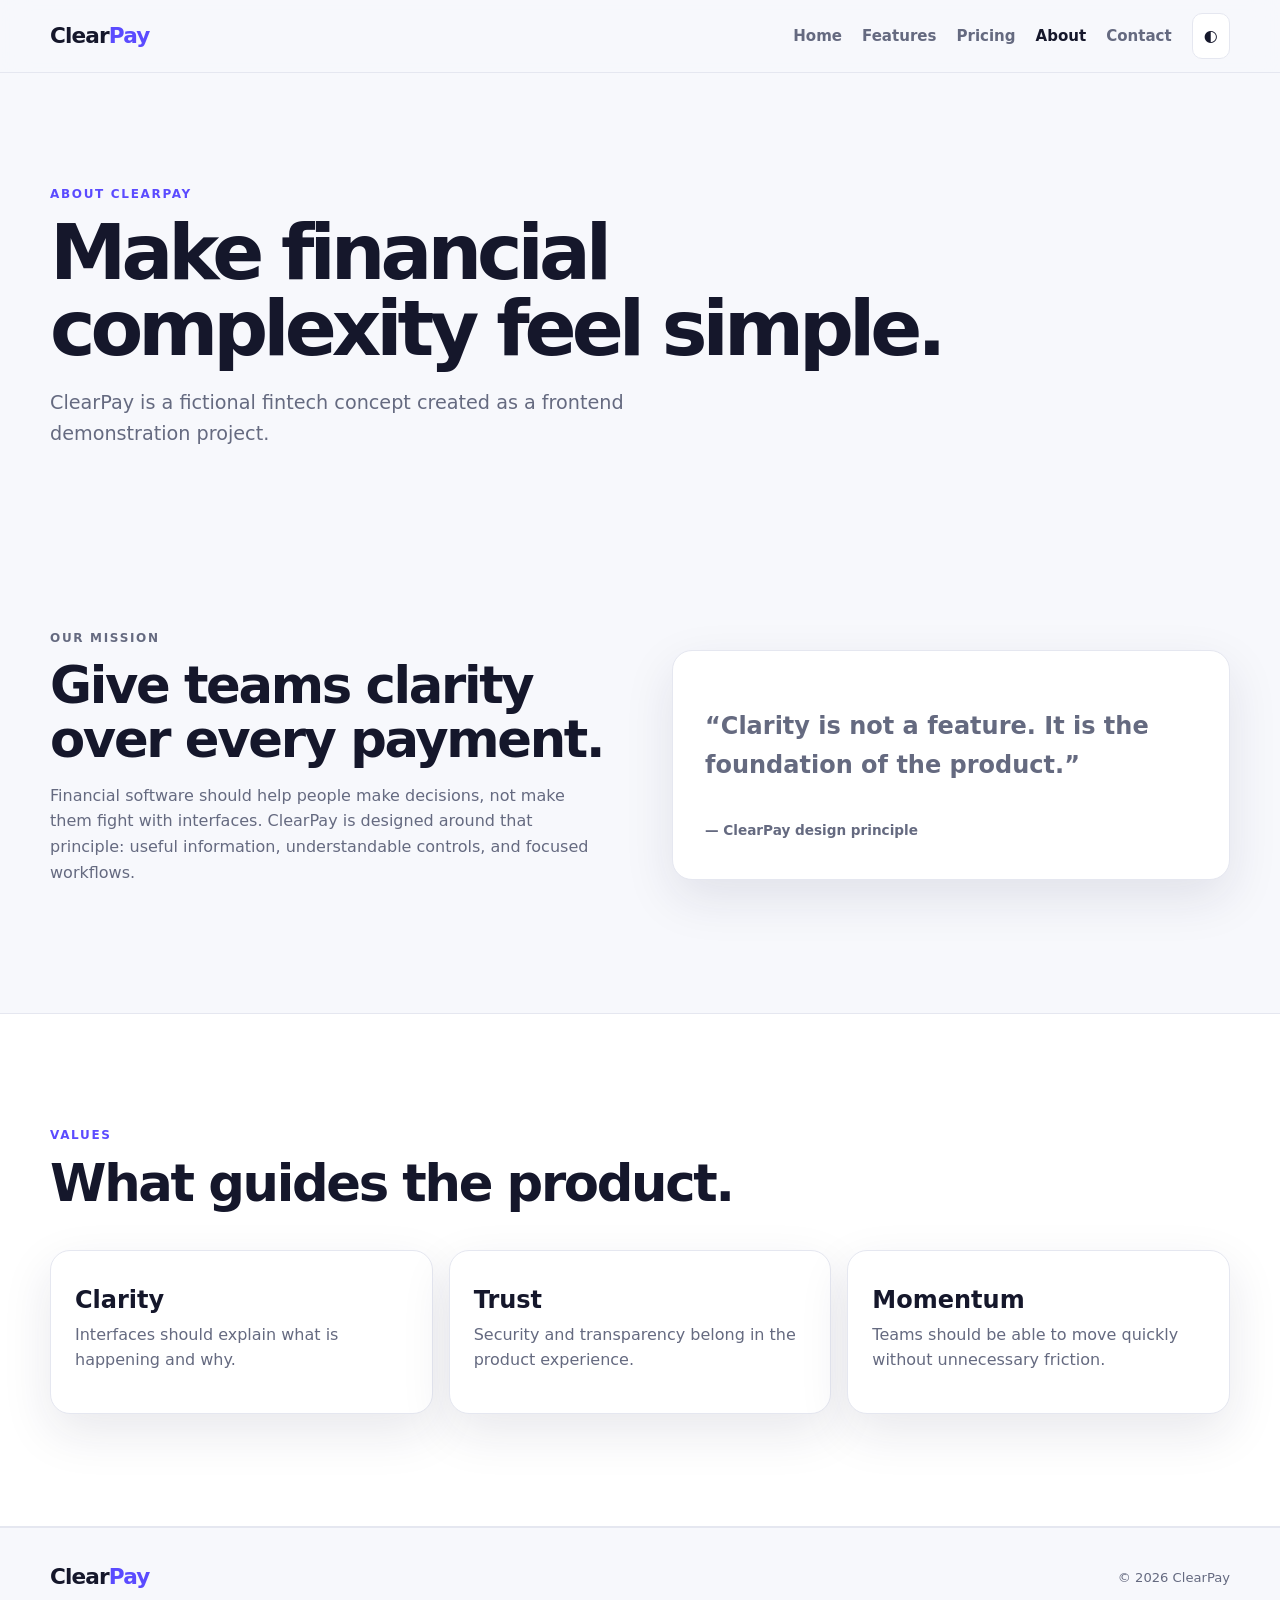
==== about.html @ 7f31b48f "Initial ClearPay responsive website" ====
<!doctype html>
<html lang="en">

<head>
    <meta charset="utf-8">
    <meta name="viewport" content="width=device-width, initial-scale=1">
    <meta name="description" content="About the fictional ClearPay fintech startup.">
    <title>About | ClearPay</title>
    <link rel="stylesheet" href="css/styles.css">
    <link rel="stylesheet" href="css/token.css">
    <script defer src="js/main.js"></script>
</head>

<body>
    <header class="site-header">
        <nav class="nav container" aria-label="Main navigation"><a class="logo"
                href="index.html">Clear<span>Pay</span></a><button class="nav-toggle" aria-expanded="false"
                aria-controls="nav-menu">Menu</button>
            <div id="nav-menu" class="nav-menu"><a href="index.html">Home</a><a href="features.html">Features</a><a
                    href="pricing.html">Pricing</a><a class="active" href="about.html">About</a><a
                    href="contact.html">Contact</a><button id="theme-toggle" class="theme-toggle" type="button"
                    aria-label="Toggle dark mode">◐</button></div>
        </nav>
    </header>
    <main>
        <section class="page-hero container reveal">
            <p class="eyebrow">ABOUT CLEARPAY</p>
            <h1>Make financial complexity feel simple.</h1>
            <p>ClearPay is a fictional fintech concept created as a frontend demonstration project.</p>
        </section>
        <section class="section container split reveal">
            <div>
                <p class="eyebrow">OUR MISSION</p>
                <h2>Give teams clarity over every payment.</h2>
                <p>Financial software should help people make decisions, not make them fight with interfaces. ClearPay
                    is designed around that principle: useful information, understandable controls, and focused
                    workflows.</p>
            </div>
            <div class="card quote">
                <p>“Clarity is not a feature. It is the foundation of the product.”</p><small>— ClearPay design
                    principle</small>
            </div>
        </section>
        <section class="section alt">
            <div class="container">
                <div class="section-heading reveal">
                    <p class="eyebrow">VALUES</p>
                    <h2>What guides the product.</h2>
                </div>
                <div class="grid-3">
                    <article class="card feature-card reveal">
                        <h2>Clarity</h2>
                        <p>Interfaces should explain what is happening and why.</p>
                    </article>
                    <article class="card feature-card reveal">
                        <h2>Trust</h2>
                        <p>Security and transparency belong in the product experience.</p>
                    </article>
                    <article class="card feature-card reveal">
                        <h2>Momentum</h2>
                        <p>Teams should be able to move quickly without unnecessary friction.</p>
                    </article>
                </div>
            </div>
        </section>
    </main>
    <footer class="footer">
        <div class="container footer-inner"><a class="logo" href="index.html">Clear<span>Pay</span></a>
            <p>© 2026 ClearPay </p>
        </div>
    </footer>
</body>

</html>
---- css/styles.css ----
* {
  box-sizing: border-box;
}
html {
  scroll-behavior: smooth;
}
body {
  margin: 0;
  font-family:
    Inter,
    ui-sans-serif,
    system-ui,
    -apple-system,
    BlinkMacSystemFont,
    "Segoe UI",
    sans-serif;
  background: var(--bg);
  color: var(--text);
  line-height: 1.6;
}
body.dark {
  --bg: #0e1020;
  --surface: #171a2c;
  --text: #f4f5ff;
  --muted: #b1b5ca;
  --border: #2c3047;
  --shadow: 0 18px 50px rgba(0, 0, 0, 0.28);
}
a {
  color: inherit;
  text-decoration: none;
}
button,
input,
select,
textarea {
  font: inherit;
}
button,
a {
  outline-offset: 4px;
}
.container {
  width: min(calc(100% - 2rem), var(--max));
  margin-inline: auto;
}
.site-header {
  position: sticky;
  top: 0;
  z-index: 10;
  background: color-mix(in srgb, var(--bg) 90%, transparent);
  backdrop-filter: blur(14px);
  border-bottom: 1px solid var(--border);
}
.nav {
  min-height: 72px;
  display: flex;
  align-items: center;
  gap: 2rem;
}
.logo {
  font-weight: 900;
  font-size: 1.35rem;
  letter-spacing: -0.04em;
}
.logo span {
  color: var(--primary);
}
.nav-menu {
  display: flex;
  align-items: center;
  gap: 1.25rem;
  margin-left: auto;
}
.nav-menu a {
  color: var(--muted);
  font-weight: 650;
  font-size: 0.94rem;
}
.nav-menu a:hover,
.nav-menu a.active {
  color: var(--text);
}
.theme-toggle,
.nav-toggle {
  border: 1px solid var(--border);
  background: var(--surface);
  color: var(--text);
  border-radius: 10px;
  padding: 0.55rem 0.7rem;
  cursor: pointer;
}
.nav-toggle {
  display: none;
}
.hero {
  min-height: 680px;
  display: grid;
  grid-template-columns: 1.1fr 0.9fr;
  align-items: center;
  gap: 4rem;
}
.eyebrow {
  font-size: 0.75rem;
  font-weight: 850;
  letter-spacing: 0.14em;
  color: var(--primary);
  margin: 0 0 0.7rem;
}
.hero h1,
.page-hero h1 {
  font-size: clamp(2.6rem, 6vw, 5.5rem);
  line-height: 0.98;
  letter-spacing: -0.065em;
  margin: 0 0 1.4rem;
}
.hero h1 span {
  color: var(--primary);
}
.lead,
.page-hero > p:last-child {
  font-size: clamp(1rem, 1.8vw, 1.2rem);
  color: var(--muted);
  max-width: 680px;
}
.actions {
  display: flex;
  gap: 0.8rem;
  flex-wrap: wrap;
  margin: 2rem 0;
}
.btn {
  display: inline-flex;
  justify-content: center;
  align-items: center;
  border: 0;
  border-radius: 12px;
  padding: 0.8rem 1.1rem;
  font-weight: 800;
  cursor: pointer;
  transition:
    transform var(--ease),
    box-shadow var(--ease);
}
.btn:hover {
  transform: translateY(-2px);
}
.btn-primary {
  background: var(--primary);
  color: #fff;
  box-shadow: 0 10px 25px rgba(91, 75, 255, 0.25);
}
.btn-secondary {
  background: var(--surface);
  border: 1px solid var(--border);
}
.trust-row {
  display: flex;
  gap: 1rem;
  flex-wrap: wrap;
  color: var(--muted);
  font-size: 0.82rem;
}
.card {
  background: var(--surface);
  border: 1px solid var(--border);
  border-radius: var(--radius);
  box-shadow: var(--shadow);
}
.hero-card {
  padding: 2rem;
  max-width: 440px;
  justify-self: end;
  width: 100%;
  transform: rotate(2deg);
}
.card-top,
.metric-grid {
  display: flex;
  justify-content: space-between;
}
.balance {
  font-size: clamp(2rem, 5vw, 3.4rem);
  font-weight: 900;
  letter-spacing: -0.06em;
  margin: 2rem 0 0.3rem;
}
.positive {
  color: var(--success);
  font-weight: 750;
}
.mini-chart {
  height: 120px;
  display: flex;
  align-items: end;
  gap: 10px;
  margin: 2rem 0;
}
.mini-chart i {
  display: block;
  flex: 1;
  border-radius: 8px 8px 0 0;
  background: linear-gradient(var(--primary-2), var(--primary));
  height: var(--h, 60%);
}
.mini-chart i:nth-child(1) {
  height: 35%;
}
.mini-chart i:nth-child(2) {
  height: 50%;
}
.mini-chart i:nth-child(3) {
  height: 42%;
}
.mini-chart i:nth-child(4) {
  height: 75%;
}
.mini-chart i:nth-child(5) {
  height: 58%;
}
.mini-chart i:nth-child(6) {
  height: 86%;
}
.mini-chart i:nth-child(7) {
  height: 100%;
}
.metric-grid {
  border-top: 1px solid var(--border);
  padding-top: 1rem;
}
.metric-grid small,
.metric-grid b {
  display: block;
}
.metric-grid small {
  color: var(--muted);
}
.metric-grid b {
  font-size: 1.1rem;
}
.section {
  padding-block: clamp(4rem, 9vw, 7rem);
}
.alt {
  background: var(--surface);
  border-block: 1px solid var(--border);
}
.section-heading {
  max-width: 700px;
  margin-bottom: 2.5rem;
}
.section-heading h2,
.split h2 {
  font-size: clamp(2rem, 4vw, 3.5rem);
  line-height: 1.05;
  letter-spacing: -0.045em;
  margin: 0.2rem 0 1rem;
}
.section-heading p:last-child,
.split p {
  color: var(--muted);
}
.grid-3 {
  display: grid;
  grid-template-columns: repeat(3, 1fr);
  gap: 1rem;
}
.feature-card {
  padding: 1.5rem;
  transition:
    transform var(--ease),
    box-shadow var(--ease);
}
.feature-card:hover {
  transform: translateY(-5px);
}
.feature-card h2,
.feature-card h3 {
  margin: 0.7rem 0 0.4rem;
  line-height: 1.2;
}
.feature-card p {
  color: var(--muted);
  margin-top: 0;
}
.feature-card a,
.text-link {
  color: var(--primary);
  font-weight: 800;
}
.icon {
  display: grid;
  place-items: center;
  width: 42px;
  height: 42px;
  border-radius: 12px;
  background: #eeecff;
  color: var(--primary);
  font-weight: 900;
}
.split {
  display: grid;
  grid-template-columns: 1fr 1fr;
  gap: 4rem;
  align-items: center;
}
.stats {
  display: grid;
  grid-template-columns: 1fr 1fr;
  gap: 1rem;
}
.stats div {
  padding: 1.5rem;
  border: 1px solid var(--border);
  border-radius: 16px;
}
.stats strong {
  display: block;
  font-size: 2rem;
  letter-spacing: -0.05em;
}
.stats span {
  color: var(--muted);
  font-size: 0.9rem;
}
.page-hero {
  padding-block: clamp(4rem, 9vw, 7rem) 3rem;
}
.page-hero h1 {
  font-size: clamp(2.6rem, 6vw, 5rem);
  max-width: 900px;
}
.filters {
  display: flex;
  gap: 0.6rem;
  flex-wrap: wrap;
  margin-bottom: 2rem;
}
.filter {
  border: 1px solid var(--border);
  background: var(--surface);
  color: var(--text);
  border-radius: 999px;
  padding: 0.55rem 1rem;
  cursor: pointer;
}
.filter.active {
  background: var(--primary);
  border-color: var(--primary);
  color: #fff;
}
.tag {
  display: inline-block;
  border-radius: 999px;
  padding: 0.25rem 0.6rem;
  background: #eeecff;
  color: var(--primary);
  font-size: 0.75rem;
  font-weight: 800;
}
.feature-card.hidden {
  display: none;
}
.calculator {
  display: grid;
  grid-template-columns: 1.2fr 0.8fr;
  gap: 2rem;
  padding: 2rem;
}
.calc-form {
  display: grid;
  gap: 1.25rem;
}
.calc-form label {
  display: grid;
  gap: 0.5rem;
  font-weight: 750;
}
.calc-form select,
.calc-form input:not([type="checkbox"]),
.form-card input,
.form-card textarea {
  width: 100%;
  border: 1px solid var(--border);
  background: var(--bg);
  color: var(--text);
  border-radius: 10px;
  padding: 0.75rem;
}
.calc-form output {
  font-weight: 800;
  color: var(--primary);
}
.check {
  display: flex !important;
  grid-template-columns: auto 1fr;
  align-items: center;
}
.check input {
  width: auto;
}
.price-result {
  padding: 2rem;
  border-radius: 16px;
  background: var(--bg);
  display: flex;
  flex-direction: column;
  justify-content: center;
}
.price {
  font-size: clamp(3rem, 7vw, 5rem);
  font-weight: 950;
  letter-spacing: -0.07em;
}
.price-result p {
  color: var(--muted);
}
.price-card {
  padding: 2rem;
}
.plan-price {
  font-size: 2.6rem;
  font-weight: 900;
}
.plan-price span {
  font-size: 1rem;
  color: var(--muted);
}
.featured-plan {
  border: 2px solid var(--primary);
}
.quote {
  padding: 2rem;
  font-size: 1.5rem;
  font-weight: 750;
}
.quote small {
  font-size: 0.85rem;
  color: var(--muted);
}
.contact-layout {
  display: grid;
  grid-template-columns: 1fr 1fr;
  gap: 3rem;
}
.form-card {
  padding: 2rem;
  display: grid;
  gap: 1.1rem;
}
.form-card label {
  display: grid;
  gap: 0.35rem;
  font-weight: 750;
}
.error {
  min-height: 1.1em;
  color: #c0364b;
  font-size: 0.82rem;
}
.contact-info {
  padding-top: 1rem;
}
.contact-info h2 {
  font-size: clamp(2rem, 4vw, 3rem);
  line-height: 1.05;
}
.contact-info > p {
  color: var(--muted);
}
.contact-info .card {
  padding: 1.3rem;
  margin-top: 2rem;
}
.contact-info .card p {
  color: var(--muted);
}
.footer {
  padding: 2rem 0;
  border-top: 1px solid var(--border);
}
.footer-inner {
  display: flex;
  justify-content: space-between;
  gap: 1rem;
  align-items: center;
}
.footer p {
  color: var(--muted);
  font-size: 0.82rem;
  margin: 0.3rem 0;
}
.reveal {
  opacity: 0;
  transform: translateY(24px);
  transition:
    opacity 0.65s ease,
    transform 0.65s ease;
}
.reveal.visible {
  opacity: 1;
  transform: none;
}
:focus-visible {
  outline: 3px solid var(--primary-2);
}
@media (max-width: 800px) {
  .nav-toggle {
    display: block;
    margin-left: auto;
  }
  .nav-menu {
    display: none;
    position: absolute;
    top: 72px;
    left: 1rem;
    right: 1rem;
    padding: 1rem;
    background: var(--surface);
    border: 1px solid var(--border);
    border-radius: 16px;
    box-shadow: var(--shadow);
    flex-direction: column;
    align-items: stretch;
  }
  .nav-menu.open {
    display: flex;
  }
  .nav-menu a,
  .theme-toggle {
    text-align: center;
  }
  .hero,
  .split,
  .calculator,
  .contact-layout {
    grid-template-columns: 1fr;
  }
  .hero {
    padding-block: 4rem;
  }
  .hero-card {
    justify-self: center;
    transform: none;
  }
  .grid-3 {
    grid-template-columns: 1fr;
  }
  .footer-inner {
    align-items: flex-start;
    flex-direction: column;
  }
}
@media (min-width: 1400px) {
  .container {
    width: min(calc(100% - 4rem), 1320px);
  }
}
@media (max-width: 480px) {
  .container {
    width: min(calc(100% - 1.25rem), var(--max));
  }
  .hero h1,
  .page-hero h1 {
    font-size: clamp(2.4rem, 14vw, 4rem);
  }
  .hero {
    min-height: auto;
  }
  .trust-row {
    display: grid;
  }
  .actions > * {
    width: 100%;
  }
  .calculator,
  .form-card,
  .hero-card {
    padding: 1.25rem;
  }
  .stats {
    grid-template-columns: 1fr;
  }
  .section {
    padding-block: 4rem;
  }
}
@media (prefers-reduced-motion: reduce) {
  html {
    scroll-behavior: auto;
  }
  .reveal {
    transition: none;
  }
  .btn,
  .feature-card {
    transition: none;
  }
}
---- css/token.css ----
/* ClearPay design-token system */
:root {
  --primary: #5b4bff;
  --primary-2: #7a6cff;
  --bg: #f7f8fc;
  --surface: #fff;
  --text: #15172b;
  --muted: #656a80;
  --border: #e5e7f0;
  --success: #12805c;
  --shadow: 0 18px 50px rgba(30, 34, 70, 0.1);
  --radius: 20px;
  --space: clamp(1rem, 2vw, 2rem);
  --max: 1180px;
  --ease: 220ms ease;
}
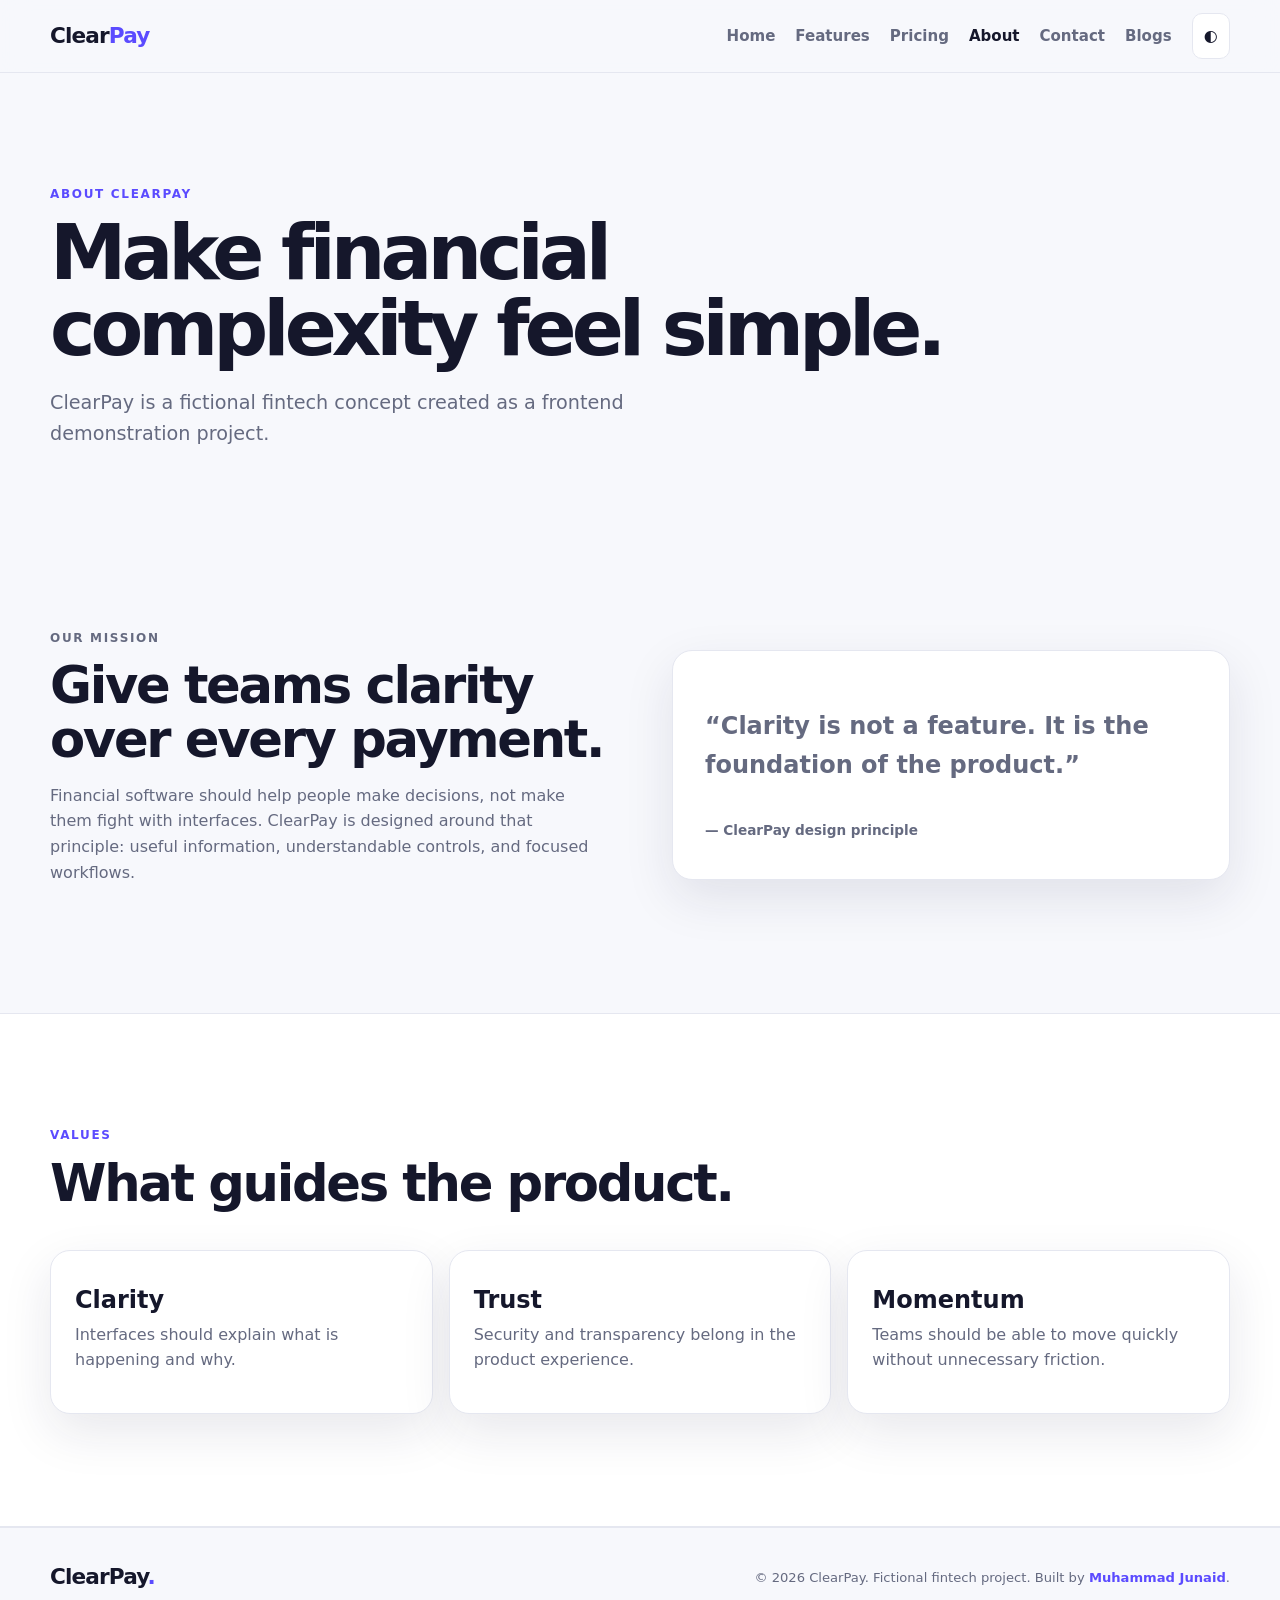
==== commit 415cfcd6: "Improve SEO metadata, sitemap, robots.txt, homepage hero, and add blog article" ====
--- a/about.html
+++ b/about.html
@@ -1,74 +1,112 @@
 <!doctype html>
 <html lang="en">
+  <head>
+    <meta charset="utf-8" />
+    <meta name="viewport" content="width=device-width, initial-scale=1" />
+    <meta
+      name="description"
+      content="Learn about ClearPay, a fictional fintech project showcasing modern payment concepts, business-focused tools, and a streamlined digital experience."
+    />
+    <title>About ClearPay | Fictional Fintech Project</title>
+    <link
+      rel="canonical"
+      href="https://clear-pay-multi-page-website.vercel.app/about.html"
+    />
+    <link rel="stylesheet" href="css/styles.css" />
+    <link rel="stylesheet" href="css/token.css" />
+    <script defer src="js/main.js"></script>
+  </head>
 
-<head>
-    <meta charset="utf-8">
-    <meta name="viewport" content="width=device-width, initial-scale=1">
-    <meta name="description" content="About the fictional ClearPay fintech startup.">
-    <title>About | ClearPay</title>
-    <link rel="stylesheet" href="css/styles.css">
-    <link rel="stylesheet" href="css/token.css">
-    <script defer src="js/main.js"></script>
-</head>
-
-<body>
+  <body>
     <header class="site-header">
-        <nav class="nav container" aria-label="Main navigation"><a class="logo"
-                href="index.html">Clear<span>Pay</span></a><button class="nav-toggle" aria-expanded="false"
-                aria-controls="nav-menu">Menu</button>
-            <div id="nav-menu" class="nav-menu"><a href="index.html">Home</a><a href="features.html">Features</a><a
-                    href="pricing.html">Pricing</a><a class="active" href="about.html">About</a><a
-                    href="contact.html">Contact</a><button id="theme-toggle" class="theme-toggle" type="button"
-                    aria-label="Toggle dark mode">◐</button></div>
-        </nav>
+      <nav class="nav container" aria-label="Main navigation">
+        <a class="logo" href="index.html">Clear<span>Pay</span></a
+        ><button
+          class="nav-toggle"
+          aria-expanded="false"
+          aria-controls="nav-menu"
+        >
+          Menu
+        </button>
+        <div id="nav-menu" class="nav-menu">
+          <a href="index.html">Home</a>
+          <a href="features.html">Features</a>
+          <a href="pricing.html">Pricing</a>
+          <a class="active" href="about.html">About</a>
+          <a href="contact.html">Contact</a>
+            <a href="blog/what-is-a-payment-gateway.html">Blogs</a>
+          <button
+            id="theme-toggle"
+            class="theme-toggle"
+            type="button"
+            aria-label="Toggle dark mode"
+          >
+            ◐
+          </button>
+        </div>
+      </nav>
     </header>
     <main>
-        <section class="page-hero container reveal">
-            <p class="eyebrow">ABOUT CLEARPAY</p>
-            <h1>Make financial complexity feel simple.</h1>
-            <p>ClearPay is a fictional fintech concept created as a frontend demonstration project.</p>
-        </section>
-        <section class="section container split reveal">
-            <div>
-                <p class="eyebrow">OUR MISSION</p>
-                <h2>Give teams clarity over every payment.</h2>
-                <p>Financial software should help people make decisions, not make them fight with interfaces. ClearPay
-                    is designed around that principle: useful information, understandable controls, and focused
-                    workflows.</p>
-            </div>
-            <div class="card quote">
-                <p>“Clarity is not a feature. It is the foundation of the product.”</p><small>— ClearPay design
-                    principle</small>
-            </div>
-        </section>
-        <section class="section alt">
-            <div class="container">
-                <div class="section-heading reveal">
-                    <p class="eyebrow">VALUES</p>
-                    <h2>What guides the product.</h2>
-                </div>
-                <div class="grid-3">
-                    <article class="card feature-card reveal">
-                        <h2>Clarity</h2>
-                        <p>Interfaces should explain what is happening and why.</p>
-                    </article>
-                    <article class="card feature-card reveal">
-                        <h2>Trust</h2>
-                        <p>Security and transparency belong in the product experience.</p>
-                    </article>
-                    <article class="card feature-card reveal">
-                        <h2>Momentum</h2>
-                        <p>Teams should be able to move quickly without unnecessary friction.</p>
-                    </article>
-                </div>
-            </div>
-        </section>
+      <section class="page-hero container reveal">
+        <p class="eyebrow">ABOUT CLEARPAY</p>
+        <h1>Make financial complexity feel simple.</h1>
+        <p>
+          ClearPay is a fictional fintech concept created as a frontend
+          demonstration project.
+        </p>
+      </section>
+      <section class="section container split reveal">
+        <div>
+          <p class="eyebrow">OUR MISSION</p>
+          <h2>Give teams clarity over every payment.</h2>
+          <p>
+            Financial software should help people make decisions, not make them
+            fight with interfaces. ClearPay is designed around that principle:
+            useful information, understandable controls, and focused workflows.
+          </p>
+        </div>
+        <div class="card quote">
+          <p>
+            “Clarity is not a feature. It is the foundation of the product.”
+          </p>
+          <small>— ClearPay design principle</small>
+        </div>
+      </section>
+      <section class="section alt">
+        <div class="container">
+          <div class="section-heading reveal">
+            <p class="eyebrow">VALUES</p>
+            <h2>What guides the product.</h2>
+          </div>
+          <div class="grid-3">
+            <article class="card feature-card reveal">
+              <h2>Clarity</h2>
+              <p>Interfaces should explain what is happening and why.</p>
+            </article>
+            <article class="card feature-card reveal">
+              <h2>Trust</h2>
+              <p>Security and transparency belong in the product experience.</p>
+            </article>
+            <article class="card feature-card reveal">
+              <h2>Momentum</h2>
+              <p>
+                Teams should be able to move quickly without unnecessary
+                friction.
+              </p>
+            </article>
+          </div>
+        </div>
+      </section>
     </main>
-    <footer class="footer">
-        <div class="container footer-inner"><a class="logo" href="index.html">Clear<span>Pay</span></a>
-            <p>© 2026 ClearPay </p>
-        </div>
-    </footer>
-</body>
-
-</html>+    <!-- Footer -->
+<footer class="footer">
+    <div class="container footer-inner">
+        <a class="logo" href="../index.html">ClearPay<span>.</span></a>
+        <p class="footer-copyright">
+            © 2026 ClearPay. Fictional fintech project. Built by
+          <a href="https://junaid-dev-portfolio-alpha.vercel.app/" target="_blank" rel="noopener noreferrer">Muhammad Junaid</a>.
+        </p>
+    </div>
+</footer>
+  </body>
+</html>
--- a/css/styles.css
+++ b/css/styles.css
@@ -598,3 +598,44 @@
     transition: none;
   }
 }
+
+
+/* Fictional fintech project disclosure */
+.demo-disclaimer {
+  width: min(100% - 2rem, 1100px);
+  margin: 1.5rem auto;
+  padding: 1rem 1.25rem;
+  border: 1px solid var(--primary);
+  border-radius: 12px;
+  background: var(--surface);
+}
+
+.demo-disclaimer__content strong {
+  display: block;
+  margin-bottom: 0.5rem;
+  color: var(--primary);
+  font-size: 1rem;
+}
+
+.demo-disclaimer__content p {
+  margin: 0;
+  line-height: 1.7;
+  color: var(--text);
+  font-size: 0.95rem;
+}
+.demo-data-note {
+  margin-top: 0.5rem;
+  font-size: 0.8rem;
+  opacity: 0.8;
+}
+
+.footer-copyright a {
+  color: var(--primary);
+  text-decoration: none;
+  font-weight: 600;
+}
+
+.footer-copyright a:hover {
+  text-decoration: underline;
+}
+
